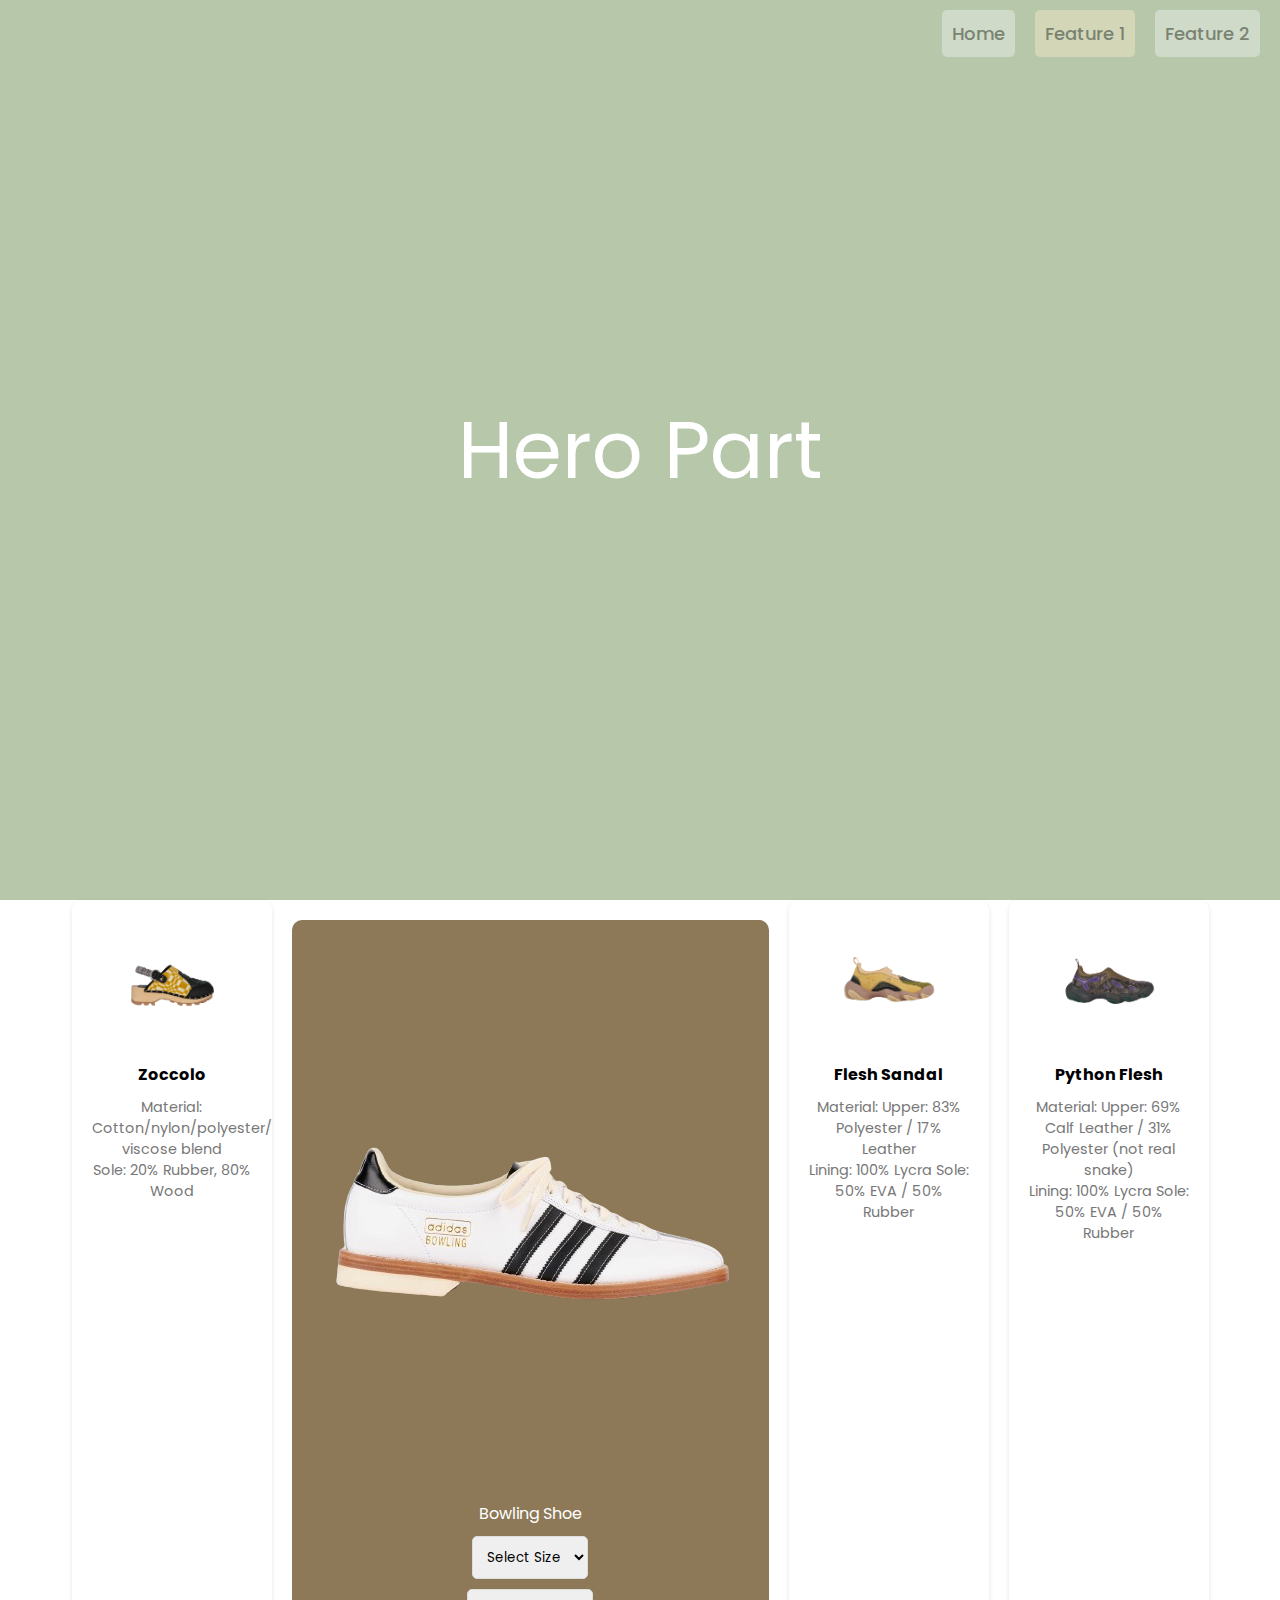
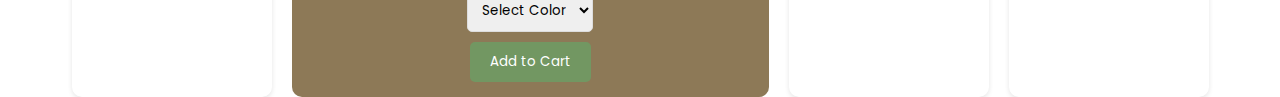
==== pages/Feature 1/index.html @ ea6047f1 "feat(features):added feature 1" ====
<!DOCTYPE html>
<html lang="en">
<head>
    <meta charset="UTF-8">
    <meta name="viewport" content="width=device-width, initial-scale=1.0">
    <title>Feature 1</title>

    <link rel="stylesheet" href="./assets/css/header.css">
    <link rel="stylesheet" href="./assets/css/style.css">
</head>
<body>
    <header class="header">
        <a href="../../index.html" class="btn">Home</a>
        <a href="../Feature 1/index.html" class="active">Feature 1</a>
        <a href="../Feature 2/index.html" class="btn">Feature 2</a>
    </header>

    <section class="hero">Hero Part</section>

    <section class="features">
        <div class="item">
            <img src="./assets/img/zoccolo.png" alt="">
            <div class="name">Zoccolo</div>
            <div class="desc">
                Material: Cotton/nylon/polyester/
                viscose blend <br>
                Sole: 20% Rubber, 80% Wood</div>
        </div>
        <div class="order">
            <img src="./assets/img/bowling-shoe.png" alt="">
            <div class="name">Bowling Shoe</div>
            <select>
                <option>Select Size</option>
                <option>38</option>
                <option>35</option>
                <option>40</option>
            </select>
            <select>
                <option>Select Color</option>
                <option>White</option>
                <option>Black</option>
                <option>Brown</option>
            </select>
            <button>Add to Cart</button>
        </div>
        <div class="item">
            <img src="./assets/img/flesh-sandal.png" alt="">
            <div class="name">Flesh Sandal</div>
            <div class="desc">Material: Upper: 83% Polyester / 17% Leather  <br>
                Lining: 100% Lycra
                Sole: 50% EVA / 50% Rubber</div>
        </div>
        <div class="item">
            <img src="./assets/img/python-flesh.png" alt="">
            <div class="name">Python Flesh</div>
            <div class="desc">Material: Upper: 69% Calf Leather / 31% Polyester (not real snake) <br>
                Lining: 100% Lycra
                Sole: 50% EVA / 50% Rubber
                </div>
        </div>
        
    </section>

</body>
</html>
---- pages/Feature 1/assets/css/header.css ----
@import url('https://fonts.googleapis.com/css2?family=Poppins:ital,wght@0,100;0,200;0,300;0,400;0,500;0,600;0,700;0,800;0,900;1,100;1,200;1,300;1,400;1,500;1,600;1,700;1,800;1,900&display=swap');

* {
    box-sizing: content-box;
    margin: 0;
    padding: 0;
    font-family: "Poppins, sans-serif";
}

header {
    position: absolute;
    top: 0;
    right: 0;
    display: flex;
    padding: 10px;
    align-items: center;
    justify-content: space-around;
    list-style-type: none;
}

header a {
   background-color: whitesmoke;
   opacity: 0.42;
   color: #262626;
    text-align: center;
    padding: 10px 10px;
    text-decoration: none;
    font-size: 18px;
    font-family: 'Poppins', sans-serif;
    font-weight: 500;
    margin: 0 10px;
    border-radius: 5px;
}

.header a.active {
    background-color: blanchedalmond;
    cursor: none;
}

header a:hover {
    transform: scale(1.1);
    transition: all ease 500ms;
    background-color: goldenrod;
}
---- pages/Feature 1/assets/css/style.css ----
@import url('https://fonts.googleapis.com/css2?family=Poppins:ital,wght@0,100;0,200;0,300;0,400;0,500;0,600;0,700;0,800;0,900;1,100;1,200;1,300;1,400;1,500;1,600;1,700;1,800;1,900&display=swap');

* {
    border: 0;
    padding: 0;
    box-sizing: border-box;
    font-family: 'Poppins', sans-serif;
    scroll-behavior: smooth;
}

.hero {
    background-color: #B6C7AA;
    height: 100dvh;
    display: flex;
    justify-content: center;
    align-items: center;
    font-size: 5rem;
    color: white;
}

.features {
    display: flex;
    justify-content: center;
    gap: 20px;
}

.item {
    background-color: #fff;
    border-radius: 10px;
    box-shadow: 0 2px 5px rgba(0, 0, 0, 0.1);
    padding: 20px;
    width: 200px;
    text-align: center;
}

.item img {
    width: 100px;
    height: auto;
    margin-bottom: 10px;
}

.item .name {
    font-weight: bold;
    margin-bottom: 10px;
}

.item .desc {
    font-size: 0.9em;
    color: #777;
}

.order {
    background-color: #8d7957;
    color: #fff;
    padding: 15px;
    border-radius: 10px;
    text-align: center;
    margin-top: 20px;
}

.order select {
    display: block;
    margin: 10px auto;
    padding: 10px;
    border-radius: 5px;
    border: 1px solid #ddd;
}

.order button {
    background-color: #729762;
    border: none;
    padding: 10px 20px;
    color: #fff;
    border-radius: 5px;
    cursor: pointer;
}

.order button:hover {
    background-color: #597445;
}
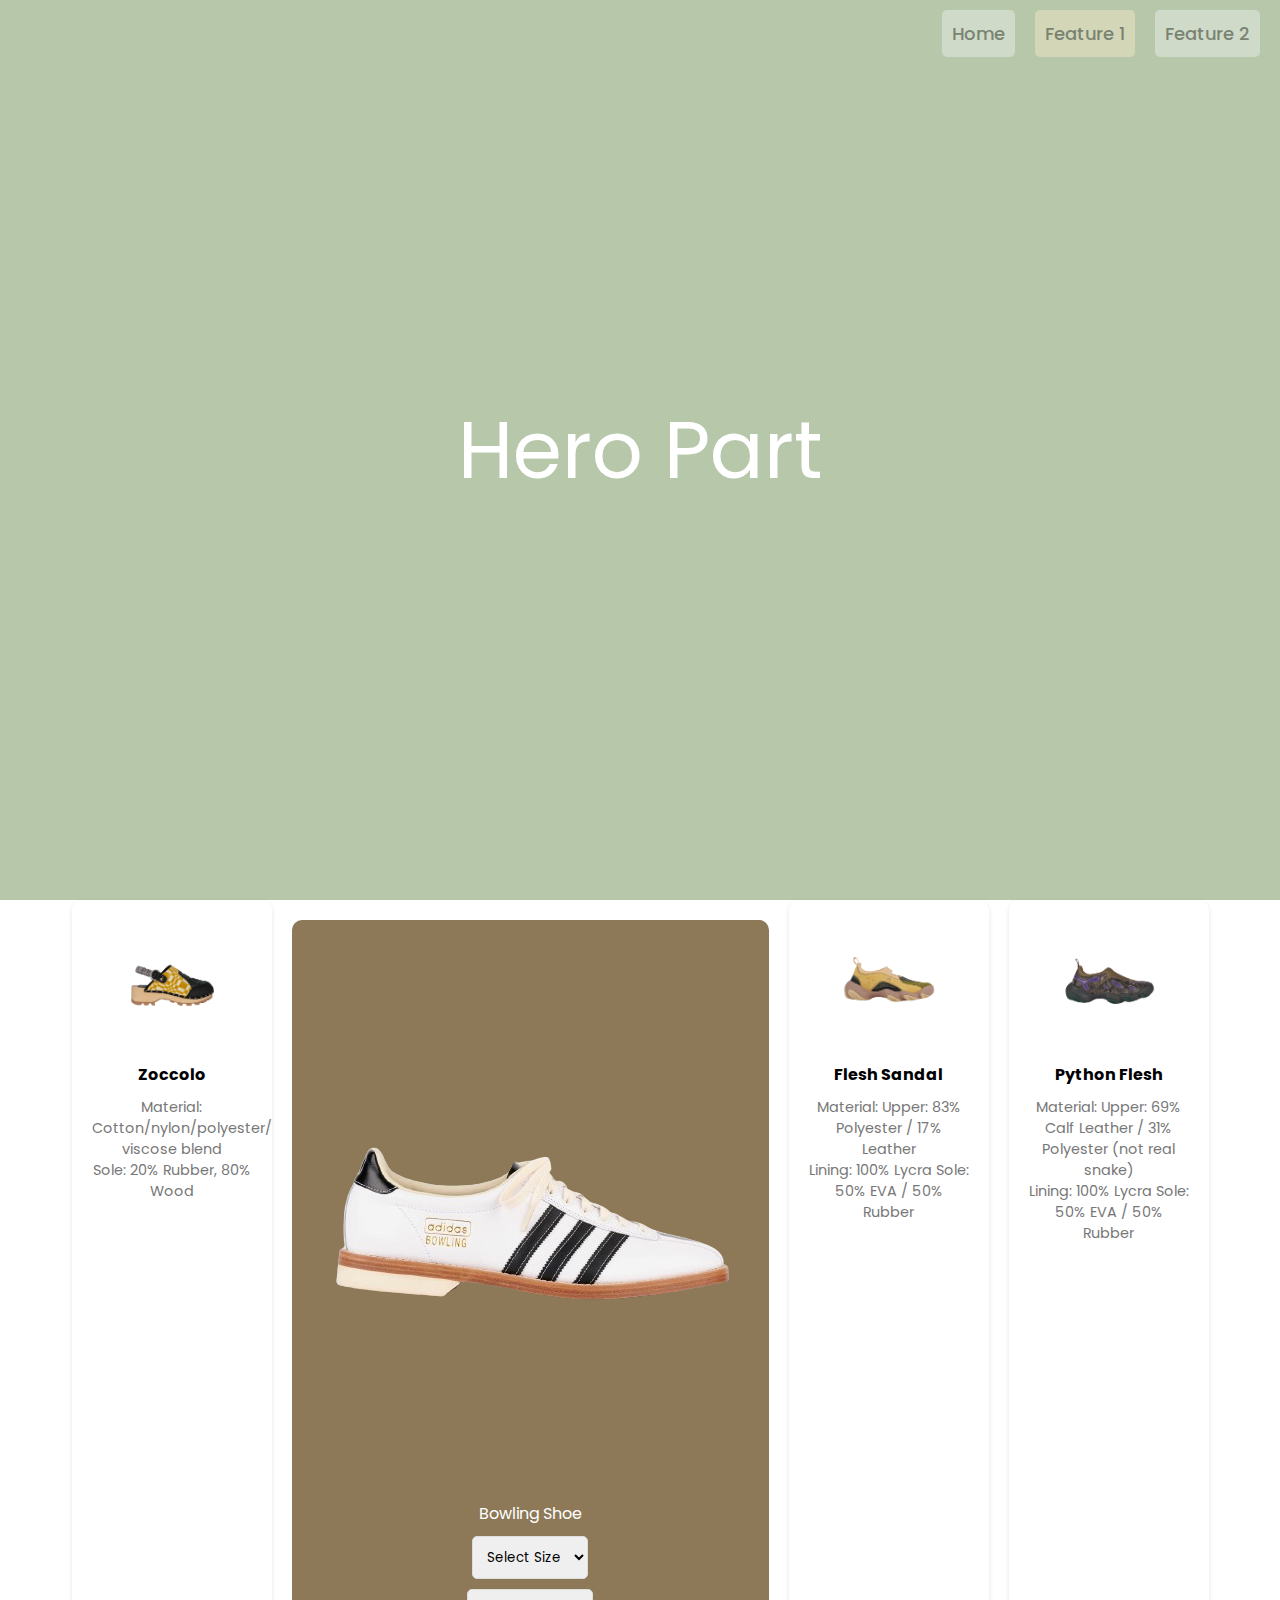
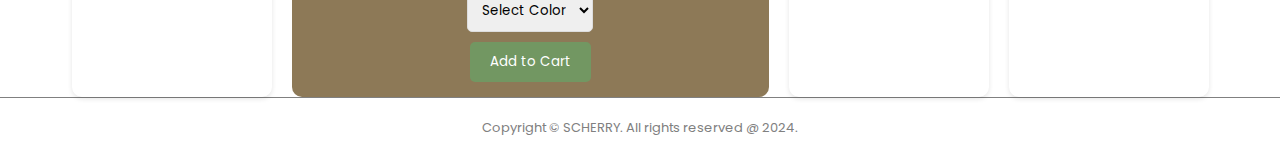
==== commit b5e22d22: "feat(features): added footer" ====
--- a/pages/Feature 1/index.html
+++ b/pages/Feature 1/index.html
@@ -7,6 +7,7 @@
 
     <link rel="stylesheet" href="./assets/css/header.css">
     <link rel="stylesheet" href="./assets/css/style.css">
+    <link rel="stylesheet" href="./assets/css/scrollbar.css">
 </head>
 <body>
     <header class="header">
@@ -58,8 +59,11 @@
                 Sole: 50% EVA / 50% Rubber
                 </div>
         </div>
-        
     </section>
+
+    <footer class="footer">
+        <p>Copyright &copy; SCHERRY. All rights reserved @ 2024.</p>
+    </footer>
 
 </body>
 </html>--- a/pages/Feature 1/assets/css/style.css
+++ b/pages/Feature 1/assets/css/style.css
@@ -79,3 +79,14 @@
     background-color: #597445;
 }
 
+.footer {
+    display: flex;
+    justify-content: center;
+    width: 100%;
+    margin: auto;
+    padding: 20px 0;
+    font-size: 13px;
+    color: gray;
+    border-top: 1px solid gray;
+}
+
--- a/pages/Feature 1/assets/css/scrollbar.css
+++ b/pages/Feature 1/assets/css/scrollbar.css
@@ -0,0 +1,13 @@
+*::-webkit-scrollbar{
+    width: 5px;
+}
+
+*::-webkit-scrollbar-track{
+    background-color: #B6C7AA;
+    border-radius: 12px;
+}
+
+*::-webkit-scrollbar-thumb{
+    background-color: #729762;
+    border-radius: 12px;
+}